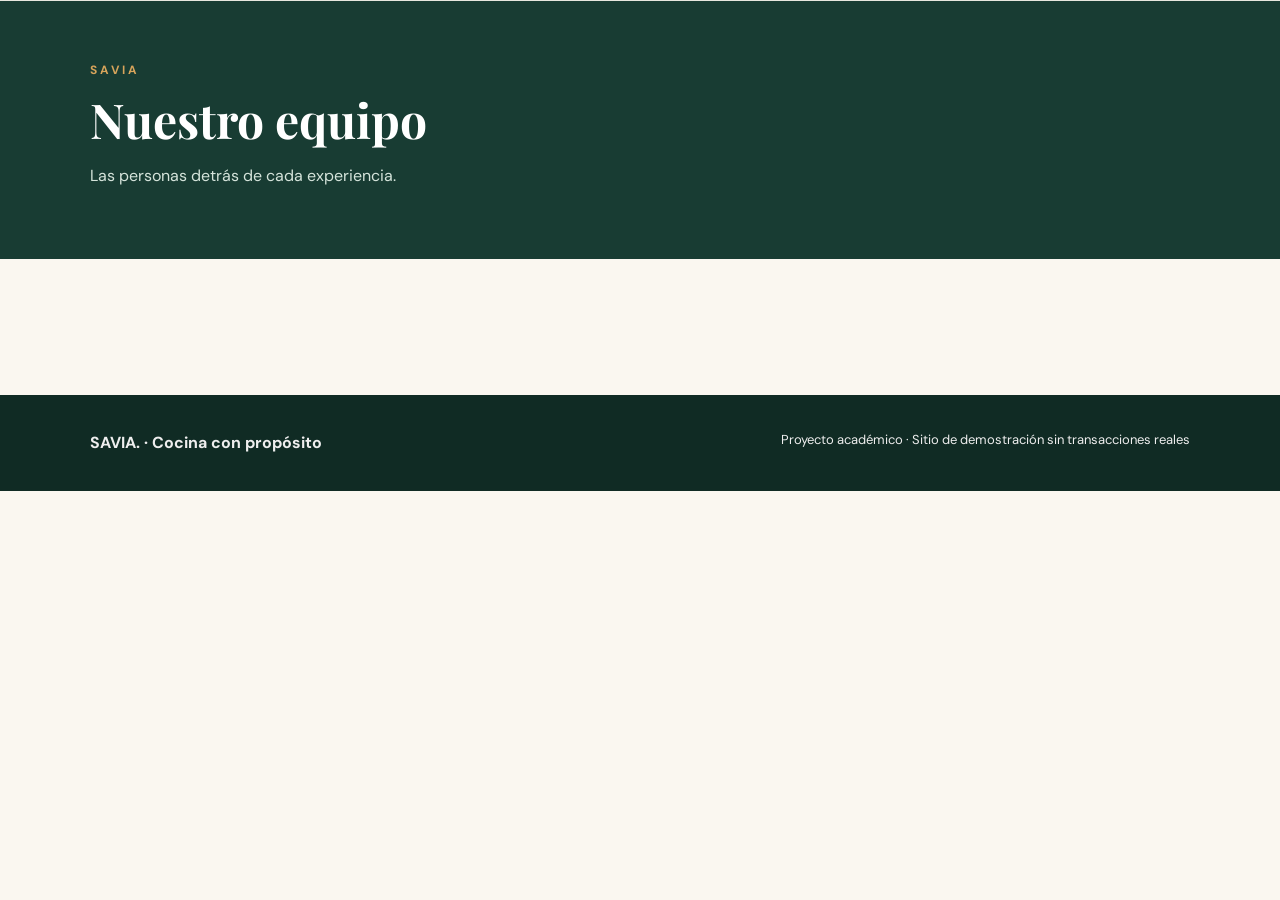
==== pages/equipo.html @ efd25b66 "first commit" ====
<!doctype html>
<html lang="es">
  <head>
    <meta charset="utf-8" />
    <meta content="width=device-width, initial-scale=1.0" name="viewport" />
    <title>SAVIA | Nuestro equipo</title>
    <link href="../css/styles.css" rel="stylesheet" />
  </head>
  <body>
    <header class="site-header">
      <!-- Espacio de trabajo: está pendiente de implementación. -->
    </header>

    <section class="page-hero">
      <div class="container">
        <span class="eyebrow"> SAVIA </span>
        <h1>Nuestro equipo</h1>
        <p>Las personas detr&aacute;s de cada experiencia.</p>
      </div>
    </section>
    <main class="section container">
      <!-- Espacio de trabajo: esta página está pendiente de implementación. -->
    </main>
    <footer class="site-footer">
      <div class="container footer-inner">
        <strong> SAVIA. &middot; Cocina con prop&oacute;sito </strong>
        <p>
          Proyecto acad&eacute;mico &middot; Sitio de demostraci&oacute;n sin
          transacciones reales
        </p>
      </div>
    </footer>
  </body>
</html>
---- css/styles.css ----
@import url("https://fonts.googleapis.com/css2?family=DM+Sans:wght@400;500;600;700&family=Playfair+Display:wght@600;700&display=swap");
:root {
  --forest: #183c33;
  --cream: #faf7f0;
  --gold: #d7a45b;
  --ink: #27352f;
  --mute: #5f6963;
}
* {
  box-sizing: border-box;
}
body {
  margin: 0;
  background: var(--cream);
  color: var(--ink);
  font-family: "DM Sans", Arial, sans-serif;
  line-height: 1.6;
}
h1,
h2,
h3 {
  font-family: "Playfair Display", Georgia, serif;
  line-height: 1.15;
}
a {
  color: inherit;
  text-decoration: none;
}
img {
  display: block;
  max-width: 100%;
}
.container {
  width: min(1100px, calc(100% - 40px));
  margin-inline: auto;
}
.site-header {
  background: #fff;
  border-bottom: 1px solid #e8e7df;
}
.nav-inner {
  display: flex;
  align-items: center;
  justify-content: space-between;
  gap: 24px;
  min-height: 78px;
}
.logo {
  font-family: Georgia, serif;
  font-size: 29px;
  font-weight: bold;
  letter-spacing: 3px;
  color: var(--forest);
}
.nav-links {
  display: flex;
  align-items: center;
  gap: 23px;
  flex-wrap: wrap;
}
.nav-links a {
  font-size: 14px;
  font-weight: 700;
}
.nav-links a:hover,
.nav-links a[aria-current="page"] {
  color: #a17034;
}
.hero {
  background: var(--forest);
  color: white;
}
.hero-grid {
  display: grid;
  grid-template-columns: 1.1fr 0.9fr;
  gap: 40px;
  align-items: center;
  min-height: 440px;
  padding-block: 55px;
}
.hero h1 {
  font-size: clamp(36px, 5vw, 65px);
  margin: 10px 0 20px;
}
.hero p {
  max-width: 540px;
  color: #dce6df;
}
.hero img {
  width: 100%;
  border-radius: 18px;
  box-shadow: 0 18px 45px #071f183d;
}
.eyebrow {
  text-transform: uppercase;
  letter-spacing: 3px;
  font-size: 12px;
  font-weight: 700;
  color: var(--gold);
}
.btn {
  display: inline-block;
  background: var(--gold);
  color: #21372d;
  padding: 12px 25px;
  border-radius: 4px;
  font-weight: 700;
  margin-top: 10px;
}
.btn:hover {
  filter: brightness(0.93);
}
.section {
  padding-block: 68px;
}
.section h2 {
  font-size: 36px;
  margin: 0 0 15px;
}
.muted {
  color: var(--mute);
}
.feature-layout {
  display: flex;
  flex-direction: column;
  gap: 24px;
  margin-top: 30px;
}
.tile {
  background: white;
  border-radius: 14px;
  overflow: hidden;
  box-shadow: 0 5px 25px #173b2d13;
  flex: 1;
}
.tile img {
  height: 190px;
  width: 100%;
  object-fit: cover;
}
.tile-copy {
  padding: 23px;
}
.tile h3 {
  font-size: 24px;
  margin: 0 0 10px;
}
.tile p {
  margin: 0;
}
.statement {
  background: #ecf1e9;
  padding: 26px;
  border-left: 5px solid var(--gold);
  border-radius: 5px;
  margin-top: 38px;
}
.statement p {
  margin: 0;
}
.statement-title {
  font-size: 19px;
  font-weight: 700;
  color: var(--forest);
}
.section-heading {
  max-width: 690px;
}
.site-footer {
  background: #102b24;
  color: #eee;
  padding: 35px 0;
}
.footer-inner {
  display: flex;
  justify-content: space-between;
  gap: 20px;
  flex-wrap: wrap;
}
.footer-inner p {
  margin: 0;
  font-size: 13px;
}
.page-hero {
  background: var(--forest);
  color: white;
  padding: 55px 0;
}
.page-hero h1 {
  font-size: 48px;
  margin: 10px 0;
}
.page-hero p {
  max-width: 650px;
  color: #d5e4db;
}
.page-grid {
  display: grid;
  grid-template-columns: repeat(3, minmax(0, 1fr));
  gap: 24px;
  margin-top: 28px;
}
.page-grid .tile img {
  height: 185px;
}
.cta {
  padding: 22px;
  margin-top: 30px;
  background: #edf1ea;
  border-radius: 10px;
  font-weight: 600;
}
@media (max-width: 760px) {
  .nav-inner {
    align-items: flex-start;
    flex-direction: column;
    padding-block: 18px;
  }
  .nav-links {
    gap: 12px;
  }
  .hero-grid {
    grid-template-columns: 1fr;
  }
  .feature-layout {
    display: flex;
    flex-direction: column;
  }
  .page-grid {
    display: grid;
    grid-template-columns: 1fr;
  }
  .hero h1 {
    font-size: 39px;
  }
  .page-hero h1 {
    font-size: 37px;
  }
}
.card-highlight {
  border: 2px solid #d7a45b;
}

#hero-action {
  background: #bd4d58;
}
@media (max-width: 760px) {
  .nav-inner {
    flex-direction: row;
  }
  .nav-links {
    flex-wrap: nowrap;
  }
}
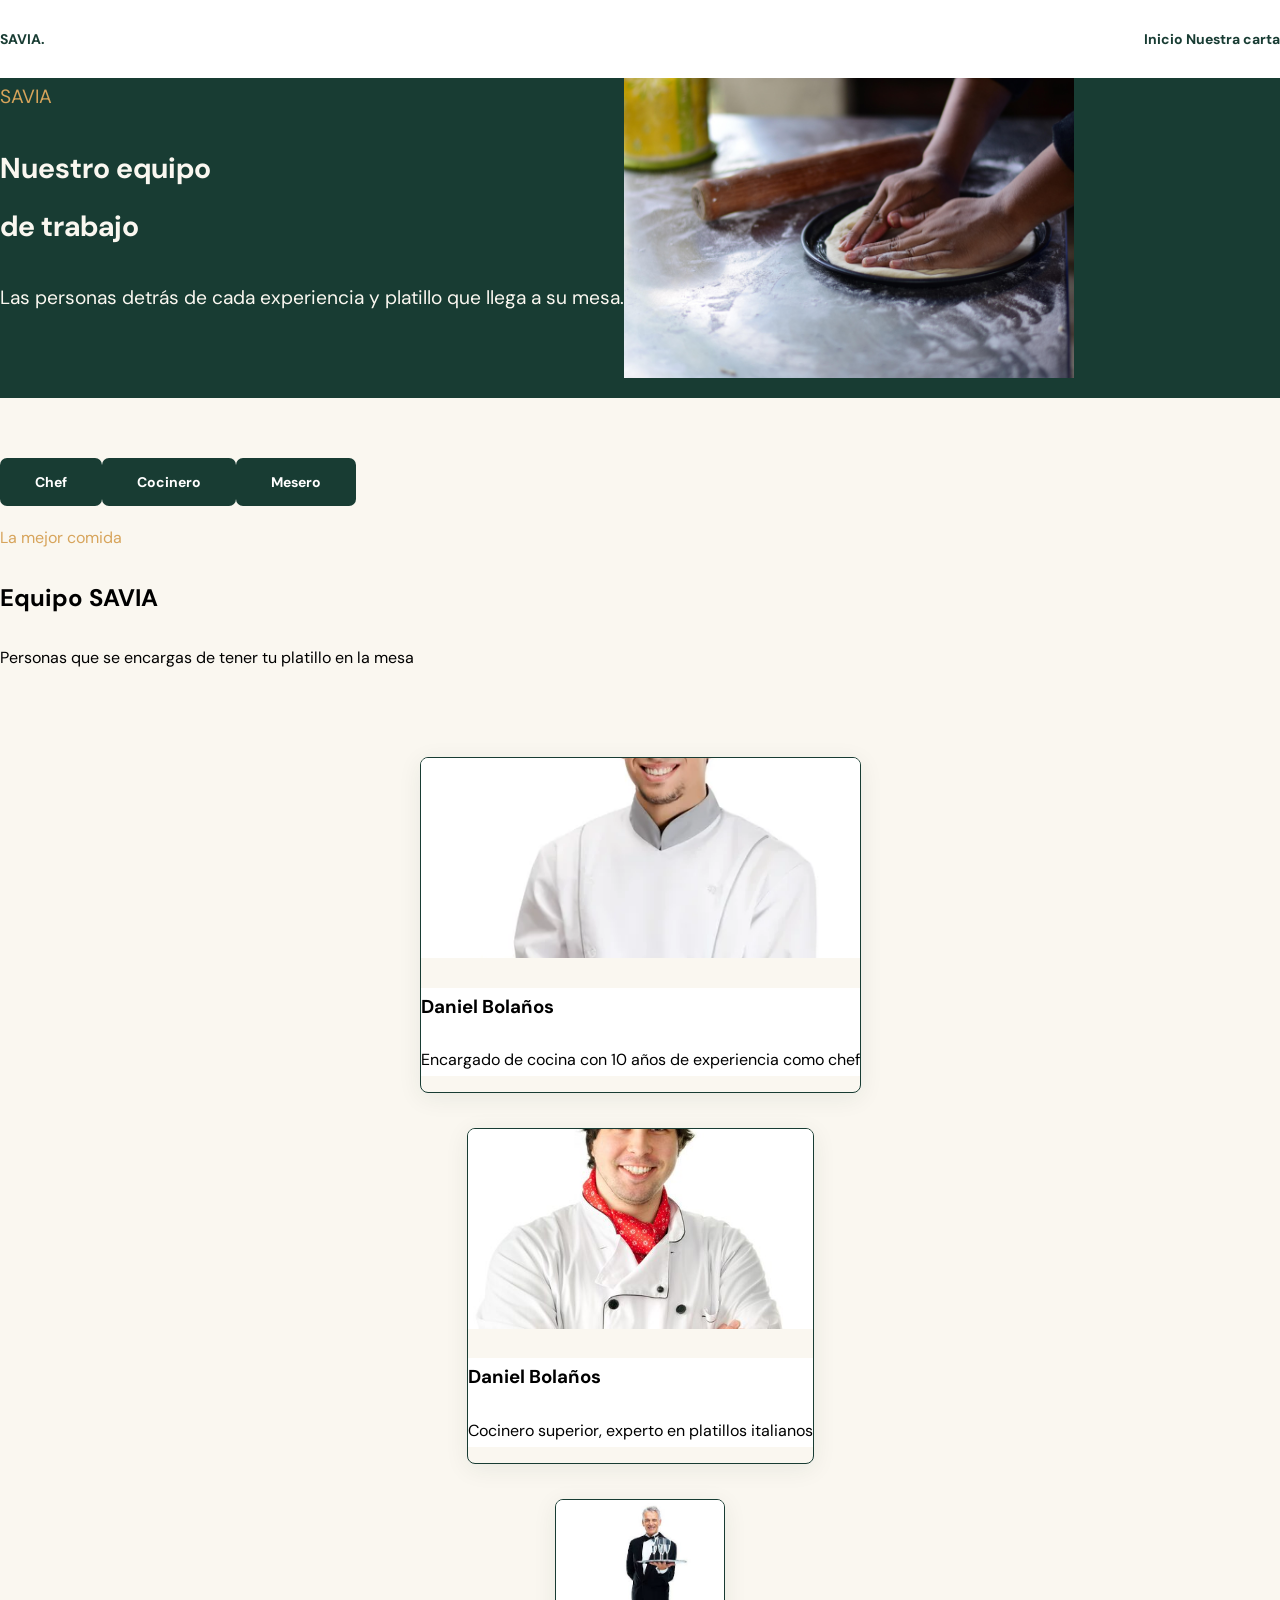
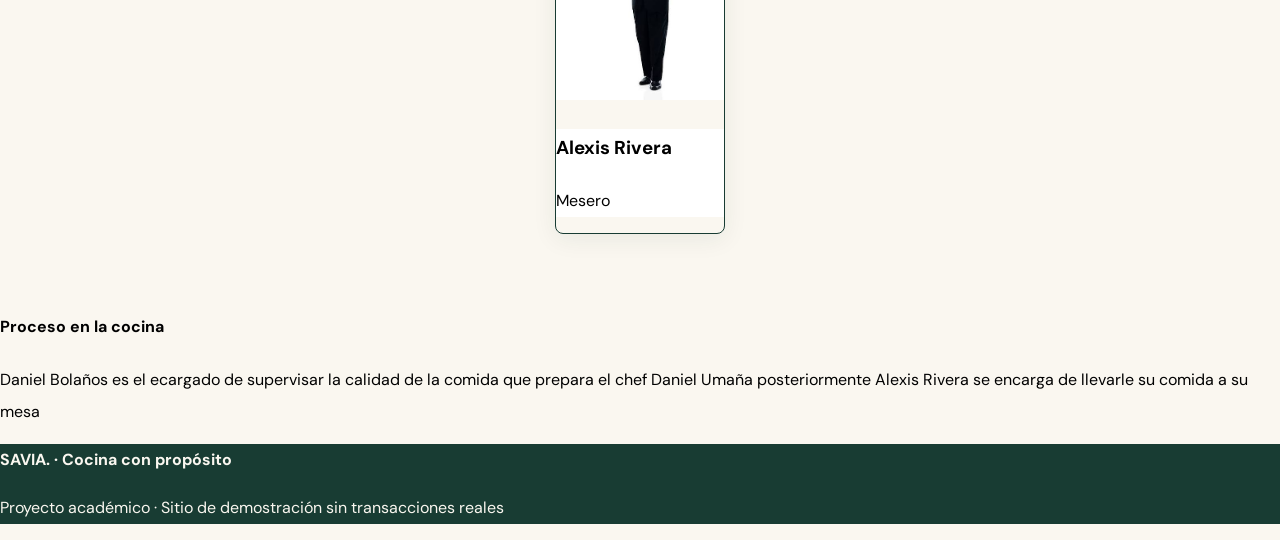
==== commit 4a080de7: "creacion del page equipo con su respectivo archivo css" ====
--- a/pages/equipo.html
+++ b/pages/equipo.html
@@ -1,34 +1,115 @@
 <!doctype html>
 <html lang="es">
-  <head>
-    <meta charset="utf-8" />
-    <meta content="width=device-width, initial-scale=1.0" name="viewport" />
-    <title>SAVIA | Nuestro equipo</title>
-    <link href="../css/styles.css" rel="stylesheet" />
-  </head>
-  <body>
-    <header class="site-header">
-      <!-- Espacio de trabajo: está pendiente de implementación. -->
-    </header>
 
-    <section class="page-hero">
-      <div class="container">
-        <span class="eyebrow"> SAVIA </span>
-        <h1>Nuestro equipo</h1>
-        <p>Las personas detr&aacute;s de cada experiencia.</p>
+<head>
+  <meta charset="utf-8" />
+  <meta content="width=device-width, initial-scale=1.0" name="viewport" />
+  <title>SAVIA | Nuestro equipo</title>
+  <link href="../css/equipo.css" rel="stylesheet" />
+</head>
+
+<body>
+  <header class="site-header">
+    <div class="container nav-inner">
+      <a class="logo" href="index.html"> SAVIA. </a>
+      <nav aria-label="Navegaci&oacute;n principal" class="nav-links">
+        <a aria-current="page" href="index.html"> Inicio </a>
+        <a class="nav-contact" href="pages/menu.html"> Nuestra carta </a>
+      </nav>
+    </div>
+  </header>
+
+  <section class="page-hero">
+    <div class="container">
+      <span class="eyebrow"> SAVIA </span>
+      <h1>Nuestro equipo <br>de trabajo</h1>
+      <p>Las personas detr&aacute;s de cada experiencia y platillo que llega a su mesa.</p>
+    </div>
+
+    <div>
+      <img src="../cikguwan-pizza-6749844_1920.jpg" alt="" id="hero-image">
+    </div>
+  </section>
+
+  <main class="section container">
+
+  
+
+
+    <section>
+
+    
+      <nav class="action-btns-container" >
+        <a href="#Daniel-Bolanos" class="action-btn">Chef</a>
+        <a href="#Daniel-Umana" class="action-btn" >Cocinero</a>
+        <a href="#Alexis-Rivera" class="action-btn" >Mesero</a>
+      </nav>
+
+
+
+      <div class="team-layout">
+      <p class="eyebrow">La mejor comida</p>
+      <h2>Equipo SAVIA</h2>
+      <p>Personas que se encargas de tener tu platillo en la mesa</p>
       </div>
+     
+
+      <div class="team-container">
+
+        <article class="team-member" id="Daniel-Bolaños">
+          <img src="/DanielBolanos_team.jpg" alt="chef">
+          <div class="team-member-title">
+            <h3>Daniel Bolaños</h3>
+            <p>Encargado de cocina con 10 años de experiencia como chef</p>
+          </div>
+        </article>
+
+        <article class="team-member" id="Daniel-Umaña">
+          <img src="/DanielUmaña_team.jpg" alt="">
+          <div class="team-member-title">
+            <h3>Daniel Bolaños</h3>
+            <p>Cocinero superior, experto en platillos italianos</p>
+          </div>
+        </article>
+
+        <article class="team-member" id="Alexis-Rivera">
+          <img src="../alexis.jpg" alt="sssss">
+          <div class="team-member-title">
+            <h3>Alexis Rivera</h3>
+            <p>Mesero</p>
+          </div>
+        </article>
+
+
+      </div>
+
+      <h4>Proceso en la cocina</h4>
+      <p>Daniel Bolaños es el ecargado de supervisar la calidad de la comida que prepara el chef Daniel Umaña posteriormente Alexis Rivera se encarga de llevarle su comida a su mesa</p>
+
     </section>
-    <main class="section container">
-      <!-- Espacio de trabajo: esta página está pendiente de implementación. -->
-    </main>
-    <footer class="site-footer">
-      <div class="container footer-inner">
-        <strong> SAVIA. &middot; Cocina con prop&oacute;sito </strong>
-        <p>
-          Proyecto acad&eacute;mico &middot; Sitio de demostraci&oacute;n sin
-          transacciones reales
-        </p>
-      </div>
-    </footer>
-  </body>
-</html>
+
+    
+
+
+
+
+
+  </main>
+
+
+
+  <footer class="site-footer">
+
+
+    <div class="container footer-inner">
+      <strong> SAVIA. &middot; Cocina con prop&oacute;sito </strong>
+      <p>
+        Proyecto acad&eacute;mico &middot; Sitio de demostraci&oacute;n sin
+        transacciones reales
+      </p>
+    </div>
+  </footer>
+
+</body>
+
+</html>
--- a/css/equipo.css
+++ b/css/equipo.css
@@ -0,0 +1,133 @@
+@import url("https://fonts.googleapis.com/css2?family=DM+Sans:wght@400;500;600;700&family=Playfair+Display:wght@600;700&display=swap");
+
+:root {
+    --forest: #183c33;
+    --cream: #faf7f0;
+    --gold: #d7a45b;
+    --ink: #27352f;
+    --mute: #5f6963;
+
+    font-family: "Playfair Display", Georgia, serif
+}
+
+* {
+    box-sizing: border-box;
+}
+
+body {
+    margin: 0;
+    background: var(--cream);
+    font-family: "DM Sans", Arial, sans-serif;
+    line-height: 2;
+}
+
+header {
+    background-color: white;
+    gap: 24px;
+    min-height: 78px;
+    align-items: center;
+    align-content: center;
+
+    color: var(--forest);
+}
+
+.nav-inner {
+    display: flex;
+    flex-direction: row;
+    align-items: center;
+    justify-content: space-between;
+
+}
+
+a {
+    text-decoration: none;
+    color: var(--forest);
+    font-size: 14px;
+    font-weight: 700;
+}
+
+
+.page-hero {
+    background-color: var(--forest);
+    color: var(--cream);
+    height: 320px;
+    font-size: larger;
+
+    display: flex;
+    flex-direction: row;
+}
+
+#hero-image{
+    height: 300px;
+    width: 100%;
+    
+
+    
+}
+
+.eyebrow {
+    color: var(--gold);
+}
+
+.team-container {
+    background-color: var(--cream);
+}
+
+.team-layout {
+    background-color: var(--cream);
+}
+
+.action-btns-container{
+    display: flex;
+   flex-direction: row; 
+   
+  align-items: center;
+  align-content: center;
+}
+
+.action-btn{
+  background: var(--forest);
+  padding: 10px 35px;
+  border-radius: 7px;
+  margin-top: 60px;
+  color: white;
+
+}
+
+.team-container {
+    display: flex;
+    flex-direction: column;
+    gap: 35px;
+    align-items: center;
+    min-height: 440px;
+    padding-block: 55px;
+
+    margin-top: 28px;
+}
+
+.team-member {
+    border: 1px solid var(--forest);
+    border-radius: 8px;
+
+    overflow: hidden;
+    box-shadow: 0 5px 25px #173b2d13;
+    flex: 1;
+}
+
+.team-member-title {
+    background-color: white;
+
+}
+
+img {
+    height: 200px;
+    width: 100%;
+    object-fit: cover;
+}
+
+
+
+.site-footer {
+    background-color: var(--forest);
+    color: var(--cream);
+}
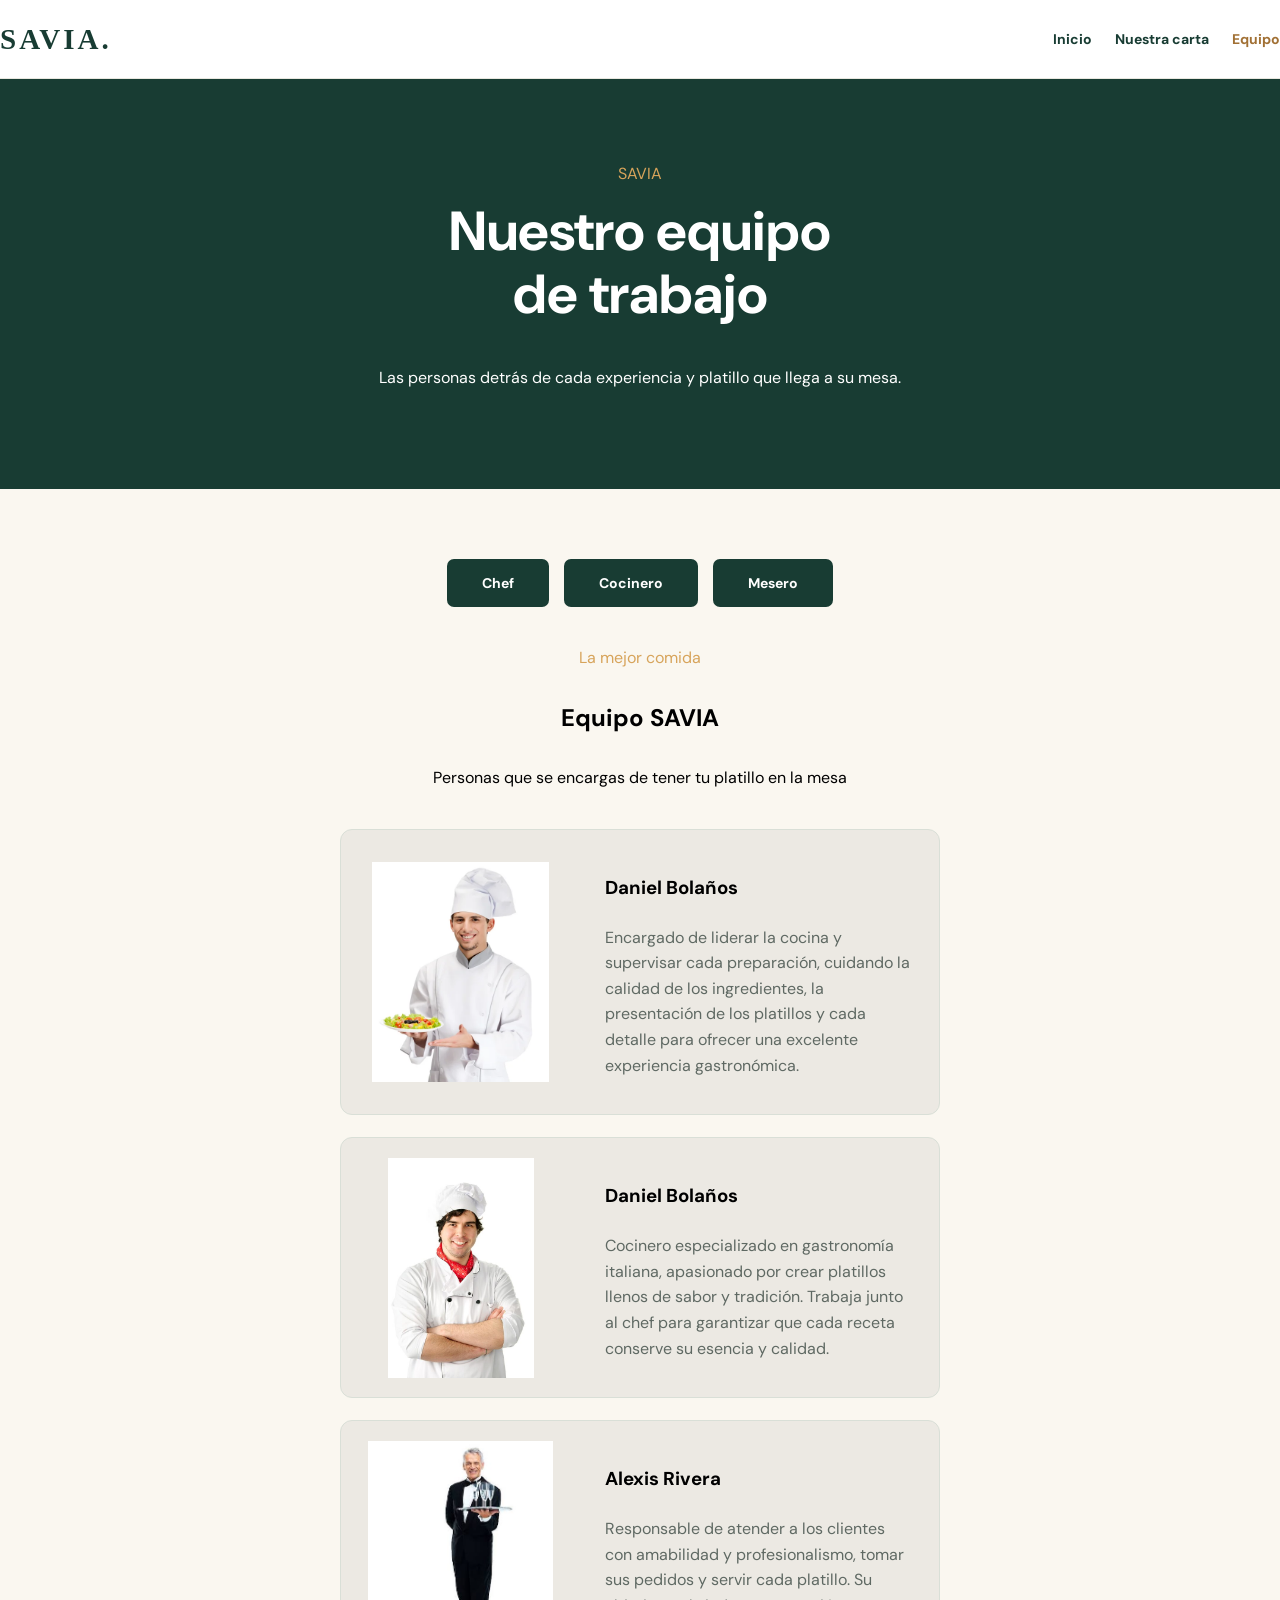
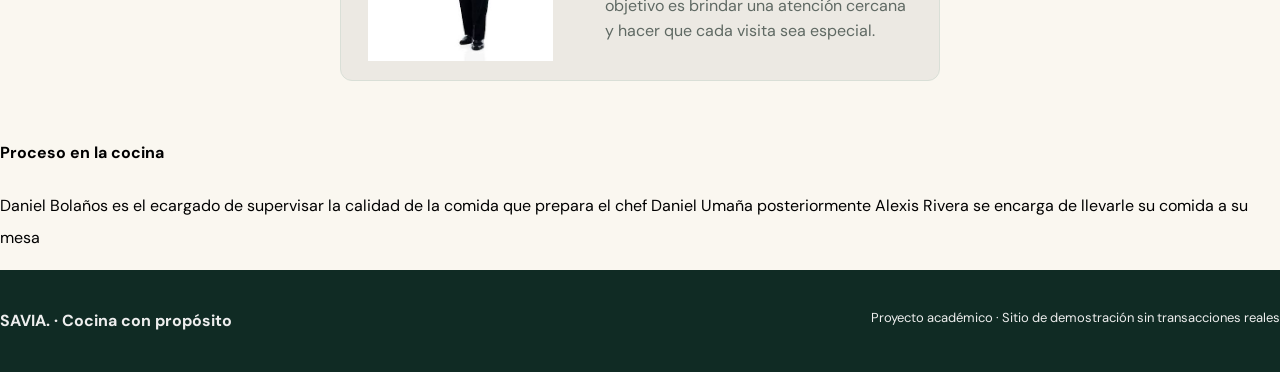
==== commit c83bc9f5: "ajustes en el css y html del page equipo" ====
--- a/pages/equipo.html
+++ b/pages/equipo.html
@@ -9,15 +9,17 @@
 </head>
 
 <body>
-  <header class="site-header">
+<header class="site-header">
     <div class="container nav-inner">
-      <a class="logo" href="index.html"> SAVIA. </a>
-      <nav aria-label="Navegaci&oacute;n principal" class="nav-links">
-        <a aria-current="page" href="index.html"> Inicio </a>
-        <a class="nav-contact" href="pages/menu.html"> Nuestra carta </a>
-      </nav>
+        <a class="logo" href="../index.html">SAVIA.</a>
+
+        <nav class="nav-links" aria-label="Navegación principal">
+            <a href="../index.html">Inicio</a>
+            <a href="menu.html">Nuestra carta</a>
+            <a href="equipo.html" aria-current="page">Equipo</a>
+        </nav>
     </div>
-  </header>
+</header>
 
   <section class="page-hero">
     <div class="container">
@@ -26,9 +28,9 @@
       <p>Las personas detr&aacute;s de cada experiencia y platillo que llega a su mesa.</p>
     </div>
 
-    <div>
-      <img src="../cikguwan-pizza-6749844_1920.jpg" alt="" id="hero-image">
-    </div>
+    <div class="hero-image-container">
+
+</div>
   </section>
 
   <main class="section container">
@@ -39,11 +41,11 @@
     <section>
 
     
-      <nav class="action-btns-container" >
-        <a href="#Daniel-Bolanos" class="action-btn">Chef</a>
-        <a href="#Daniel-Umana" class="action-btn" >Cocinero</a>
-        <a href="#Alexis-Rivera" class="action-btn" >Mesero</a>
-      </nav>
+   <nav class="action-btns-container">
+    <a href="#Daniel-Bolanos" class="action-btn">Chef</a>
+    <a href="#Daniel-Umana" class="action-btn">Cocinero</a>
+    <a href="#Alexis-Rivera" class="action-btn">Mesero</a>
+</nav>
 
 
 
@@ -56,27 +58,27 @@
 
       <div class="team-container">
 
-        <article class="team-member" id="Daniel-Bolaños">
+       <article class="team-member" id="Daniel-Bolanos">
           <img src="/DanielBolanos_team.jpg" alt="chef">
           <div class="team-member-title">
             <h3>Daniel Bolaños</h3>
-            <p>Encargado de cocina con 10 años de experiencia como chef</p>
+            <p>Encargado de liderar la cocina y supervisar cada preparación, cuidando la calidad de los ingredientes, la presentación de los platillos y cada detalle para ofrecer una excelente experiencia gastronómica.</p>
           </div>
         </article>
 
-        <article class="team-member" id="Daniel-Umaña">
+       <article class="team-member" id="Daniel-Umana">
           <img src="/DanielUmaña_team.jpg" alt="">
           <div class="team-member-title">
             <h3>Daniel Bolaños</h3>
-            <p>Cocinero superior, experto en platillos italianos</p>
+           <p>Cocinero especializado en gastronomía italiana, apasionado por crear platillos llenos de sabor y tradición. Trabaja junto al chef para garantizar que cada receta conserve su esencia y calidad.</p>
           </div>
         </article>
 
-        <article class="team-member" id="Alexis-Rivera">
+       <article class="team-member" id="Alexis-Rivera">
           <img src="../alexis.jpg" alt="sssss">
           <div class="team-member-title">
             <h3>Alexis Rivera</h3>
-            <p>Mesero</p>
+            <p>Responsable de atender a los clientes con amabilidad y profesionalismo, tomar sus pedidos y servir cada platillo. Su objetivo es brindar una atención cercana y hacer que cada visita sea especial.</p>
           </div>
         </article>
 
@@ -98,17 +100,15 @@
 
 
 
-  <footer class="site-footer">
-
-
-    <div class="container footer-inner">
-      <strong> SAVIA. &middot; Cocina con prop&oacute;sito </strong>
-      <p>
-        Proyecto acad&eacute;mico &middot; Sitio de demostraci&oacute;n sin
-        transacciones reales
-      </p>
-    </div>
-  </footer>
+<footer class="site-footer">
+      <div class="container footer-inner">
+        <strong> SAVIA. &middot; Cocina con prop&oacute;sito </strong>
+        <p>
+          Proyecto acad&eacute;mico &middot; Sitio de demostraci&oacute;n sin
+          transacciones reales
+        </p>
+      </div>
+    </footer>
 
 </body>
 
--- a/css/equipo.css
+++ b/css/equipo.css
@@ -1,133 +1,216 @@
 @import url("https://fonts.googleapis.com/css2?family=DM+Sans:wght@400;500;600;700&family=Playfair+Display:wght@600;700&display=swap");
 
 :root {
-    --forest: #183c33;
-    --cream: #faf7f0;
-    --gold: #d7a45b;
-    --ink: #27352f;
-    --mute: #5f6963;
-
-    font-family: "Playfair Display", Georgia, serif
+  --forest: #183c33;
+  --cream: #faf7f0;
+  --gold: #d7a45b;
+  --ink: #27352f;
+  --mute: #5f6963;
+
+  font-family: "Playfair Display", Georgia, serif;
+}
+
+html {
+  scroll-behavior: smooth;
 }
 
 * {
-    box-sizing: border-box;
+  box-sizing: border-box;
 }
 
 body {
-    margin: 0;
-    background: var(--cream);
-    font-family: "DM Sans", Arial, sans-serif;
-    line-height: 2;
+  margin: 0;
+  background: var(--cream);
+  font-family: "DM Sans", Arial, sans-serif;
+  line-height: 2;
 }
 
 header {
-    background-color: white;
-    gap: 24px;
-    min-height: 78px;
+  background-color: white;
+  gap: 24px;
+  min-height: 78px;
+  align-items: center;
+  align-content: space-around;
+
+  color: var(--forest);
+}
+
+.site-header {
+  background: #fff;
+  border-bottom: 1px solid #e8e7df;
+}
+
+.nav-inner {
+  display: flex;
+  align-items: center;
+  justify-content: space-between;
+  gap: 24px;
+  min-height: 78px;
+}
+
+.logo {
+  font-family: Georgia, serif;
+  font-size: 29px;
+  font-weight: bold;
+  letter-spacing: 3px;
+  color: var(--forest);
+}
+
+.nav-links {
+  display: flex;
+  align-items: center;
+  gap: 23px;
+  flex-wrap: wrap;
+}
+
+.nav-links a {
+  font-size: 14px;
+  font-weight: 700;
+}
+
+.nav-links a:hover,
+.nav-links a[aria-current='page'] {
+  color: #a17034;
+}
+
+a {
+  text-decoration: none;
+  color: var(--forest);
+  font-size: 14px;
+  font-weight: 700;
+}
+
+.page-hero {
+    background: var(--forest);
+    color: white;
+    padding: 55px 0;
+}
+
+.page-hero .container {
+    display: flex;
+    flex-direction: column;
     align-items: center;
-    align-content: center;
-
-    color: var(--forest);
-}
-
-.nav-inner {
-    display: flex;
-    flex-direction: row;
-    align-items: center;
-    justify-content: space-between;
-
-}
-
-a {
-    text-decoration: none;
-    color: var(--forest);
-    font-size: 14px;
-    font-weight: 700;
-}
-
-
-.page-hero {
-    background-color: var(--forest);
-    color: var(--cream);
-    height: 320px;
-    font-size: larger;
-
-    display: flex;
-    flex-direction: row;
-}
-
-#hero-image{
-    height: 300px;
-    width: 100%;
-    
-
-    
+    justify-content: center;
+    min-height: 300px;
+    text-align: center;
+}
+
+.page-hero p {
+    max-width: 540px;
+}
+.page-hero h1 {
+    font-size: clamp(36px, 5vw, 55px);
+    margin: 10px 0 20px;
+    line-height: 1.15;
 }
 
 .eyebrow {
-    color: var(--gold);
+  color: var(--gold);
 }
 
 .team-container {
-    background-color: var(--cream);
+  background-color: var(--cream);
 }
 
 .team-layout {
-    background-color: var(--cream);
-}
-
-.action-btns-container{
-    display: flex;
-   flex-direction: row; 
-   
-  align-items: center;
-  align-content: center;
-}
-
-.action-btn{
+  text-align: center;
+  margin: 35px auto 25px;
+}
+
+.action-btns-container {
+  display: flex;
+  justify-content: center;
+  align-items: center;
+  gap: 15px;
+  margin: 10px 0 35px;
+}
+
+.action-btn {
   background: var(--forest);
   padding: 10px 35px;
   border-radius: 7px;
   margin-top: 60px;
   color: white;
-
 }
 
 .team-container {
-    display: flex;
+  display: flex;
+  flex-direction: column;
+  align-items: center;
+  gap: 22px;
+  padding: 10px 0 35px;
+}
+.team-member {
+  display: flex;
+  flex-direction: row;
+  align-items: center;
+  width: 100%;
+  border: 1px solid #d9dfd7;
+  border-radius: 12px;
+  background-color: rgb(236, 233, 227);
+}
+
+.team-member-title {
+  flex: 1;
+  min-width: 0;
+  padding: 20px 25px;
+}
+
+.team-member-title p {
+  color: var(--mute);
+  line-height: 1.6;
+}
+.team-member img {
+  width: 40%;
+  height: 220px;
+  object-fit: contain;
+
+}
+
+img {
+  max-width: 100%;
+}
+
+.site-footer {
+  background: #102b24;
+  color: #eee;
+  padding: 35px 0;
+}
+.footer-inner {
+  display: flex;
+  justify-content: space-between;
+  gap: 20px;
+  flex-wrap: wrap;
+}
+.footer-inner p {
+  margin: 0;
+  font-size: 13px;
+}
+
+@media (max-width: 375px) {
+  .team-member {
     flex-direction: column;
-    gap: 35px;
-    align-items: center;
-    min-height: 440px;
-    padding-block: 55px;
-
-    margin-top: 28px;
-}
-
-.team-member {
-    border: 1px solid var(--forest);
-    border-radius: 8px;
-
-    overflow: hidden;
-    box-shadow: 0 5px 25px #173b2d13;
-    flex: 1;
-}
-
-.team-member-title {
-    background-color: white;
-
-}
-
-img {
-    height: 200px;
     width: 100%;
-    object-fit: cover;
-}
-
-
-
-.site-footer {
-    background-color: var(--forest);
-    color: var(--cream);
-}+  }
+
+  .team-member img {
+    width: 100%;
+    height: 180px;
+  }
+
+  .action-btns-container {
+    flex-wrap: wrap;
+    gap: 10px;
+  }
+}
+
+@media (min-width: 1280px) {
+  .team-member {
+    max-width: 600px;
+  }
+
+  .team-member img {
+    width: 40%;
+    height: 220px;
+  }
+}
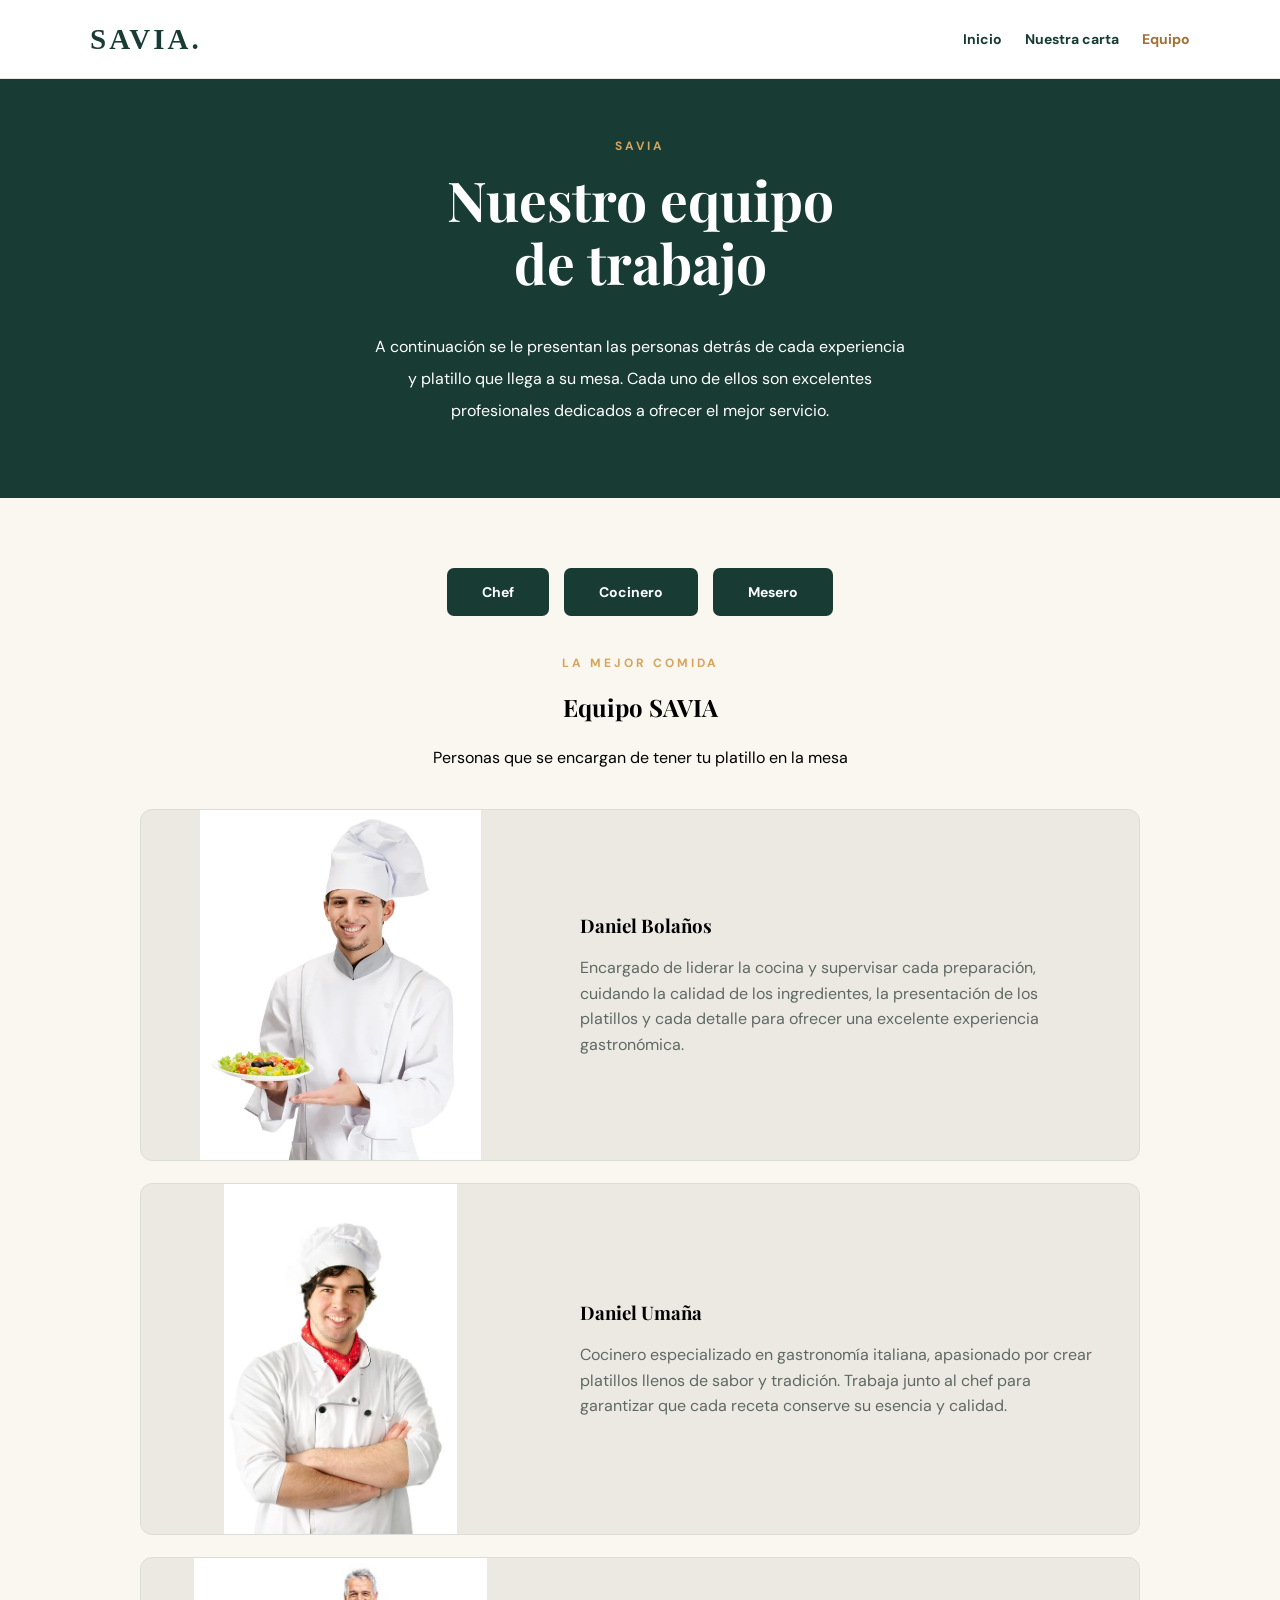
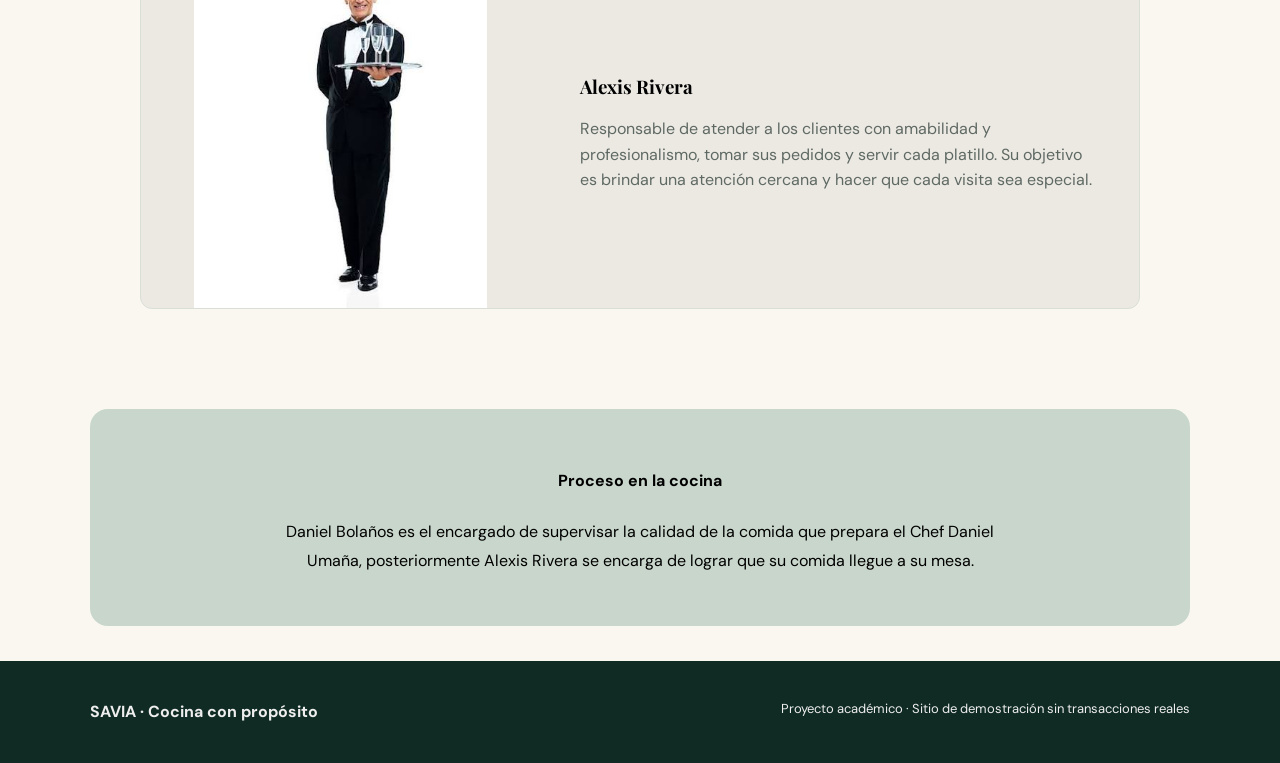
==== commit 10648e6f: "fix: errores en el header en css" ====
--- a/pages/equipo.html
+++ b/pages/equipo.html
@@ -10,22 +10,24 @@
 
 <body>
 <header class="site-header">
-    <div class="container nav-inner">
-        <a class="logo" href="../index.html">SAVIA.</a>
+  <div class="container nav-inner">
 
-        <nav class="nav-links" aria-label="Navegación principal">
-            <a href="../index.html">Inicio</a>
-            <a href="menu.html">Nuestra carta</a>
-            <a href="equipo.html" aria-current="page">Equipo</a>
-        </nav>
-    </div>
+    <a class="logo" href="../index.html">SAVIA.</a>
+
+    <nav class="nav-links" aria-label="Navegación principal">
+      <a href="../index.html">Inicio</a>
+      <a href="menu.html">Nuestra carta</a>
+      <a href="equipo.html" aria-current="page">Equipo</a>
+    </nav>
+
+  </div>
 </header>
 
   <section class="page-hero">
     <div class="container">
       <span class="eyebrow"> SAVIA </span>
       <h1>Nuestro equipo <br>de trabajo</h1>
-      <p>Las personas detr&aacute;s de cada experiencia y platillo que llega a su mesa.</p>
+      <p>A continuación se le presentan las personas detr&aacute;s de cada experiencia y platillo que llega a su mesa. Cada uno de ellos son excelentes profesionales dedicados a ofrecer el mejor servicio.</p>
     </div>
 
     <div class="hero-image-container">
@@ -52,7 +54,7 @@
       <div class="team-layout">
       <p class="eyebrow">La mejor comida</p>
       <h2>Equipo SAVIA</h2>
-      <p>Personas que se encargas de tener tu platillo en la mesa</p>
+      <p>Personas que se encargan de tener tu platillo en la mesa</p>
       </div>
      
 
@@ -69,7 +71,7 @@
        <article class="team-member" id="Daniel-Umana">
           <img src="/DanielUmaña_team.jpg" alt="">
           <div class="team-member-title">
-            <h3>Daniel Bolaños</h3>
+            <h3>Daniel Umaña</h3>
            <p>Cocinero especializado en gastronomía italiana, apasionado por crear platillos llenos de sabor y tradición. Trabaja junto al chef para garantizar que cada receta conserve su esencia y calidad.</p>
           </div>
         </article>
@@ -85,9 +87,12 @@
 
       </div>
 
+        <div class = "mensaje-final">
+
       <h4>Proceso en la cocina</h4>
-      <p>Daniel Bolaños es el ecargado de supervisar la calidad de la comida que prepara el chef Daniel Umaña posteriormente Alexis Rivera se encarga de llevarle su comida a su mesa</p>
+      <p>Daniel Bolaños es el encargado de supervisar la calidad de la comida que prepara el Chef Daniel Umaña, posteriormente Alexis Rivera se encarga de lograr que su comida llegue a su mesa.</p>
 
+        </div>
     </section>
 
     
@@ -102,7 +107,7 @@
 
 <footer class="site-footer">
       <div class="container footer-inner">
-        <strong> SAVIA. &middot; Cocina con prop&oacute;sito </strong>
+        <strong> SAVIA &middot; Cocina con prop&oacute;sito </strong>
         <p>
           Proyecto acad&eacute;mico &middot; Sitio de demostraci&oacute;n sin
           transacciones reales
--- a/css/equipo.css
+++ b/css/equipo.css
@@ -10,6 +10,13 @@
   font-family: "Playfair Display", Georgia, serif;
 }
 
+h1,
+h2,
+h3 {
+  font-family: "Playfair Display", Georgia, serif;
+  line-height: 1.15;
+}
+
 html {
   scroll-behavior: smooth;
 }
@@ -25,19 +32,16 @@
   line-height: 2;
 }
 
-header {
+/* Header */
+
+.site-header {
   background-color: white;
-  gap: 24px;
-  min-height: 78px;
-  align-items: center;
-  align-content: space-around;
-
-  color: var(--forest);
-}
-
-.site-header {
-  background: #fff;
   border-bottom: 1px solid #e8e7df;
+}
+
+.container {
+  width: min(1100px, calc(100% - 40px));
+  margin-inline: auto;
 }
 
 .nav-inner {
@@ -60,18 +64,35 @@
   display: flex;
   align-items: center;
   gap: 23px;
-  flex-wrap: wrap;
 }
 
 .nav-links a {
   font-size: 14px;
   font-weight: 700;
+  color: var(--forest);
+  text-decoration: none;
 }
 
 .nav-links a:hover,
-.nav-links a[aria-current='page'] {
+.nav-links a[aria-current="page"] {
   color: #a17034;
 }
+
+.mensaje-final {
+  margin: 65px 0 35px;
+  padding: 35px;
+  border-radius: 18px;
+  background-color: rgb(200, 214, 203);
+  text-align: center;
+}
+
+
+.mensaje-final p {
+  max-width: 720px;
+  margin: 15px auto;
+  line-height: 1.8;
+}
+
 
 a {
   text-decoration: none;
@@ -105,6 +126,10 @@
 }
 
 .eyebrow {
+  text-transform: uppercase;
+  letter-spacing: 3px;
+  font-size: 12px;
+  font-weight: 700;
   color: var(--gold);
 }
 
@@ -133,6 +158,8 @@
   color: white;
 }
 
+
+
 .team-container {
   display: flex;
   flex-direction: column;
@@ -140,31 +167,34 @@
   gap: 22px;
   padding: 10px 0 35px;
 }
+
 .team-member {
   display: flex;
   flex-direction: row;
   align-items: center;
   width: 100%;
+  min-height: 320px;
   border: 1px solid #d9dfd7;
   border-radius: 12px;
   background-color: rgb(236, 233, 227);
+  overflow: hidden;
 }
 
 .team-member-title {
   flex: 1;
   min-width: 0;
-  padding: 20px 25px;
+  padding: 30px 40px;
 }
 
 .team-member-title p {
   color: var(--mute);
   line-height: 1.6;
 }
+
 .team-member img {
   width: 40%;
-  height: 220px;
+  height: auto;
   object-fit: contain;
-
 }
 
 img {
@@ -191,11 +221,17 @@
   .team-member {
     flex-direction: column;
     width: 100%;
-  }
-
-  .team-member img {
-    width: 100%;
-    height: 180px;
+    min-height: auto;
+  }
+
+.team-member img {
+  width: 40%;
+  height: auto;
+  object-fit: contain;
+}
+
+  .team-member-title {
+    padding: 20px;
   }
 
   .action-btns-container {
@@ -206,11 +242,12 @@
 
 @media (min-width: 1280px) {
   .team-member {
-    max-width: 600px;
+    max-width: 1000px;
+    min-height: 350px;
   }
 
   .team-member img {
     width: 40%;
-    height: 220px;
-  }
-}
+    height: 350px;
+  }
+}
